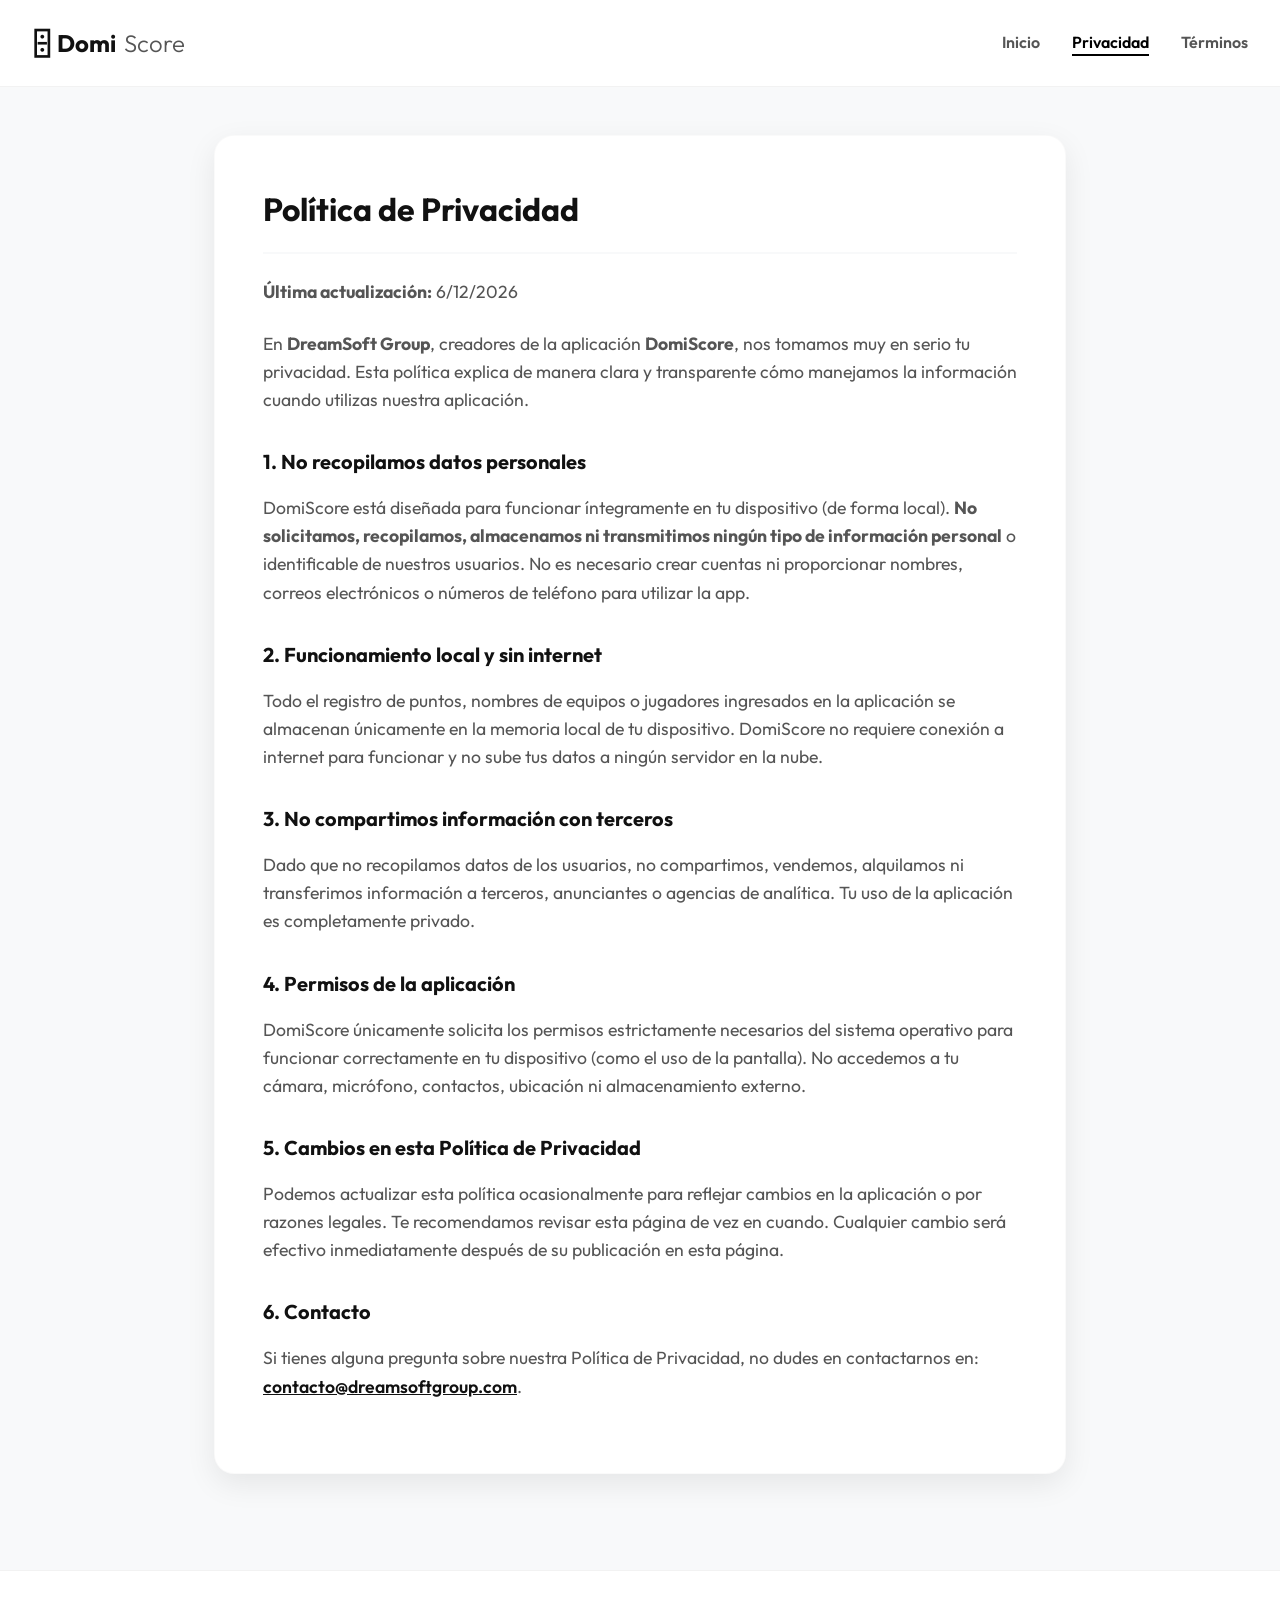
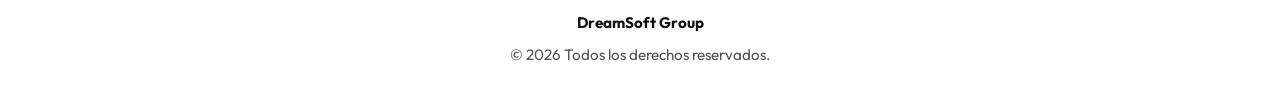
==== privacy.html @ ecd426b2 "Versión inicial: Web de DomiScore" ====
<!DOCTYPE html>
<html lang="es">
<head>
    <meta charset="UTF-8">
    <meta name="viewport" content="width=device-width, initial-scale=1.0">
    <title>Política de Privacidad - DomiScore</title>
    <meta name="description" content="Política de privacidad de la aplicación DomiScore por DreamSoft Group.">
    <link rel="stylesheet" href="assets/styles.css">
    <link rel="icon" href="data:image/svg+xml,<svg xmlns=%22http://www.w3.org/2000/svg%22 viewBox=%220 0 100 100%22><text y=%22.9em%22 font-size=%2290%22>🁫</text></svg>">
</head>
<body>

    <header>
        <a href="index.html" class="brand">
            🁫 Domi<span>Score</span>
        </a>
        <nav>
            <ul>
                <li><a href="index.html">Inicio</a></li>
                <li><a href="privacy.html" class="active">Privacidad</a></li>
                <li><a href="terms.html">Términos</a></li>
            </ul>
        </nav>
    </header>

    <main style="padding-top: 3rem;">
        <div class="card">
            <h2>Política de Privacidad</h2>
            <p><strong>Última actualización:</strong> <script>document.write(new Date().toLocaleDateString('es-ES'))</script></p>
            
            <p>En <strong>DreamSoft Group</strong>, creadores de la aplicación <strong>DomiScore</strong>, nos tomamos muy en serio tu privacidad. Esta política explica de manera clara y transparente cómo manejamos la información cuando utilizas nuestra aplicación.</p>

            <h3>1. No recopilamos datos personales</h3>
            <p>DomiScore está diseñada para funcionar íntegramente en tu dispositivo (de forma local). <strong>No solicitamos, recopilamos, almacenamos ni transmitimos ningún tipo de información personal</strong> o identificable de nuestros usuarios. No es necesario crear cuentas ni proporcionar nombres, correos electrónicos o números de teléfono para utilizar la app.</p>

            <h3>2. Funcionamiento local y sin internet</h3>
            <p>Todo el registro de puntos, nombres de equipos o jugadores ingresados en la aplicación se almacenan únicamente en la memoria local de tu dispositivo. DomiScore no requiere conexión a internet para funcionar y no sube tus datos a ningún servidor en la nube.</p>

            <h3>3. No compartimos información con terceros</h3>
            <p>Dado que no recopilamos datos de los usuarios, no compartimos, vendemos, alquilamos ni transferimos información a terceros, anunciantes o agencias de analítica. Tu uso de la aplicación es completamente privado.</p>

            <h3>4. Permisos de la aplicación</h3>
            <p>DomiScore únicamente solicita los permisos estrictamente necesarios del sistema operativo para funcionar correctamente en tu dispositivo (como el uso de la pantalla). No accedemos a tu cámara, micrófono, contactos, ubicación ni almacenamiento externo.</p>

            <h3>5. Cambios en esta Política de Privacidad</h3>
            <p>Podemos actualizar esta política ocasionalmente para reflejar cambios en la aplicación o por razones legales. Te recomendamos revisar esta página de vez en cuando. Cualquier cambio será efectivo inmediatamente después de su publicación en esta página.</p>

            <h3>6. Contacto</h3>
            <p>Si tienes alguna pregunta sobre nuestra Política de Privacidad, no dudes en contactarnos en: <a href="mailto:contacto@dreamsoftgroup.com" style="color: var(--text-main); font-weight: 600;">contacto@dreamsoftgroup.com</a>.</p>
        </div>
    </main>

    <footer>
        <span class="company">DreamSoft Group</span>
        <p>&copy; <script>document.write(new Date().getFullYear())</script> Todos los derechos reservados.</p>
    </footer>

</body>
</html>
---- assets/styles.css ----
@import url('https://fonts.googleapis.com/css2?family=Outfit:wght@300;400;600;700&display=swap');

:root {
  --bg-color: #f8f9fa;
  --text-main: #111111;
  --text-muted: #555555;
  --white: #ffffff;
  --accent: #000000;
  --accent-hover: #333333;
  --card-shadow: 0 10px 30px rgba(0, 0, 0, 0.08);
  --border-radius: 20px;
  --transition: all 0.3s cubic-bezier(0.25, 0.8, 0.25, 1);
}

* {
  margin: 0;
  padding: 0;
  box-sizing: border-box;
}

body {
  font-family: 'Outfit', sans-serif;
  background-color: var(--bg-color);
  color: var(--text-main);
  line-height: 1.6;
  display: flex;
  flex-direction: column;
  min-height: 100vh;
}

header {
  background-color: var(--white);
  padding: 1.5rem 2rem;
  display: flex;
  justify-content: space-between;
  align-items: center;
  position: sticky;
  top: 0;
  z-index: 1000;
  border-bottom: 1px solid rgba(0,0,0,0.05);
}

.brand {
  display: flex;
  align-items: center;
  gap: 0.5rem;
  font-size: 1.5rem;
  font-weight: 700;
  color: var(--text-main);
  text-decoration: none;
}

.brand span {
  font-weight: 300;
  color: var(--text-muted);
}

nav ul {
  display: flex;
  gap: 2rem;
  list-style: none;
}

nav a {
  text-decoration: none;
  color: var(--text-muted);
  font-weight: 600;
  font-size: 1rem;
  transition: var(--transition);
  position: relative;
}

nav a::after {
  content: '';
  position: absolute;
  width: 0;
  height: 2px;
  bottom: -4px;
  left: 0;
  background-color: var(--accent);
  transition: var(--transition);
}

nav a:hover, nav a.active {
  color: var(--accent);
}

nav a:hover::after, nav a.active::after {
  width: 100%;
}

.hero {
  text-align: center;
  padding: 6rem 1rem;
  background-color: var(--white);
  margin-bottom: 3rem;
  border-bottom: 1px solid rgba(0,0,0,0.05);
}

.hero .domino-icon {
  font-size: 4rem;
  margin-bottom: 1rem;
  display: inline-block;
  animation: float 3s ease-in-out infinite;
}

@keyframes float {
  0% { transform: translateY(0px); }
  50% { transform: translateY(-10px); }
  100% { transform: translateY(0px); }
}

.hero h1 {
  font-size: 4rem;
  font-weight: 700;
  margin-bottom: 1rem;
  letter-spacing: -1px;
}

.hero p {
  font-size: 1.25rem;
  color: var(--text-muted);
  max-width: 600px;
  margin: 0 auto 2rem;
}

main {
  flex: 1;
  width: 100%;
  max-width: 900px;
  margin: 0 auto;
  padding: 0 1.5rem 4rem;
}

.card {
  background: var(--white);
  border-radius: var(--border-radius);
  padding: 3rem;
  box-shadow: var(--card-shadow);
  margin-bottom: 2rem;
  transition: var(--transition);
  border: 1px solid rgba(0,0,0,0.02);
}

.card:hover {
  transform: translateY(-5px);
  box-shadow: 0 15px 35px rgba(0, 0, 0, 0.1);
}

.card h2 {
  font-size: 2rem;
  margin-bottom: 1.5rem;
  color: var(--text-main);
  border-bottom: 2px solid var(--bg-color);
  padding-bottom: 1rem;
}

.card h3 {
  font-size: 1.25rem;
  margin-top: 2rem;
  margin-bottom: 1rem;
  color: var(--text-main);
}

.card p, .card ul {
  color: var(--text-muted);
  margin-bottom: 1.5rem;
  font-size: 1.1rem;
}

.card ul {
  padding-left: 1.5rem;
}

.card li {
  margin-bottom: 0.75rem;
}

.card li strong {
  color: var(--text-main);
}

.btn {
  display: inline-flex;
  align-items: center;
  justify-content: center;
  padding: 1rem 2.5rem;
  background-color: var(--accent);
  color: var(--white);
  text-decoration: none;
  font-weight: 600;
  border-radius: 50px;
  transition: var(--transition);
  border: none;
  cursor: pointer;
  font-size: 1.1rem;
  box-shadow: 0 4px 15px rgba(0, 0, 0, 0.2);
}

.btn:hover {
  background-color: var(--accent-hover);
  transform: translateY(-2px);
  box-shadow: 0 8px 25px rgba(0, 0, 0, 0.25);
}

.contact-section {
  text-align: center;
  padding: 2rem 0;
}

footer {
  text-align: center;
  padding: 2.5rem;
  background-color: var(--white);
  color: var(--text-muted);
  font-size: 0.95rem;
  margin-top: auto;
  border-top: 1px solid rgba(0,0,0,0.05);
}

footer .company {
  font-weight: 700;
  color: var(--text-main);
  display: block;
  margin-bottom: 0.5rem;
}

/* Utilities */
.text-center {
  text-align: center;
}

@media (max-width: 768px) {
  header {
    flex-direction: column;
    gap: 1.5rem;
    padding: 1.5rem;
  }
  
  .hero h1 {
    font-size: 3rem;
  }
  
  .card {
    padding: 2rem 1.5rem;
  }
}
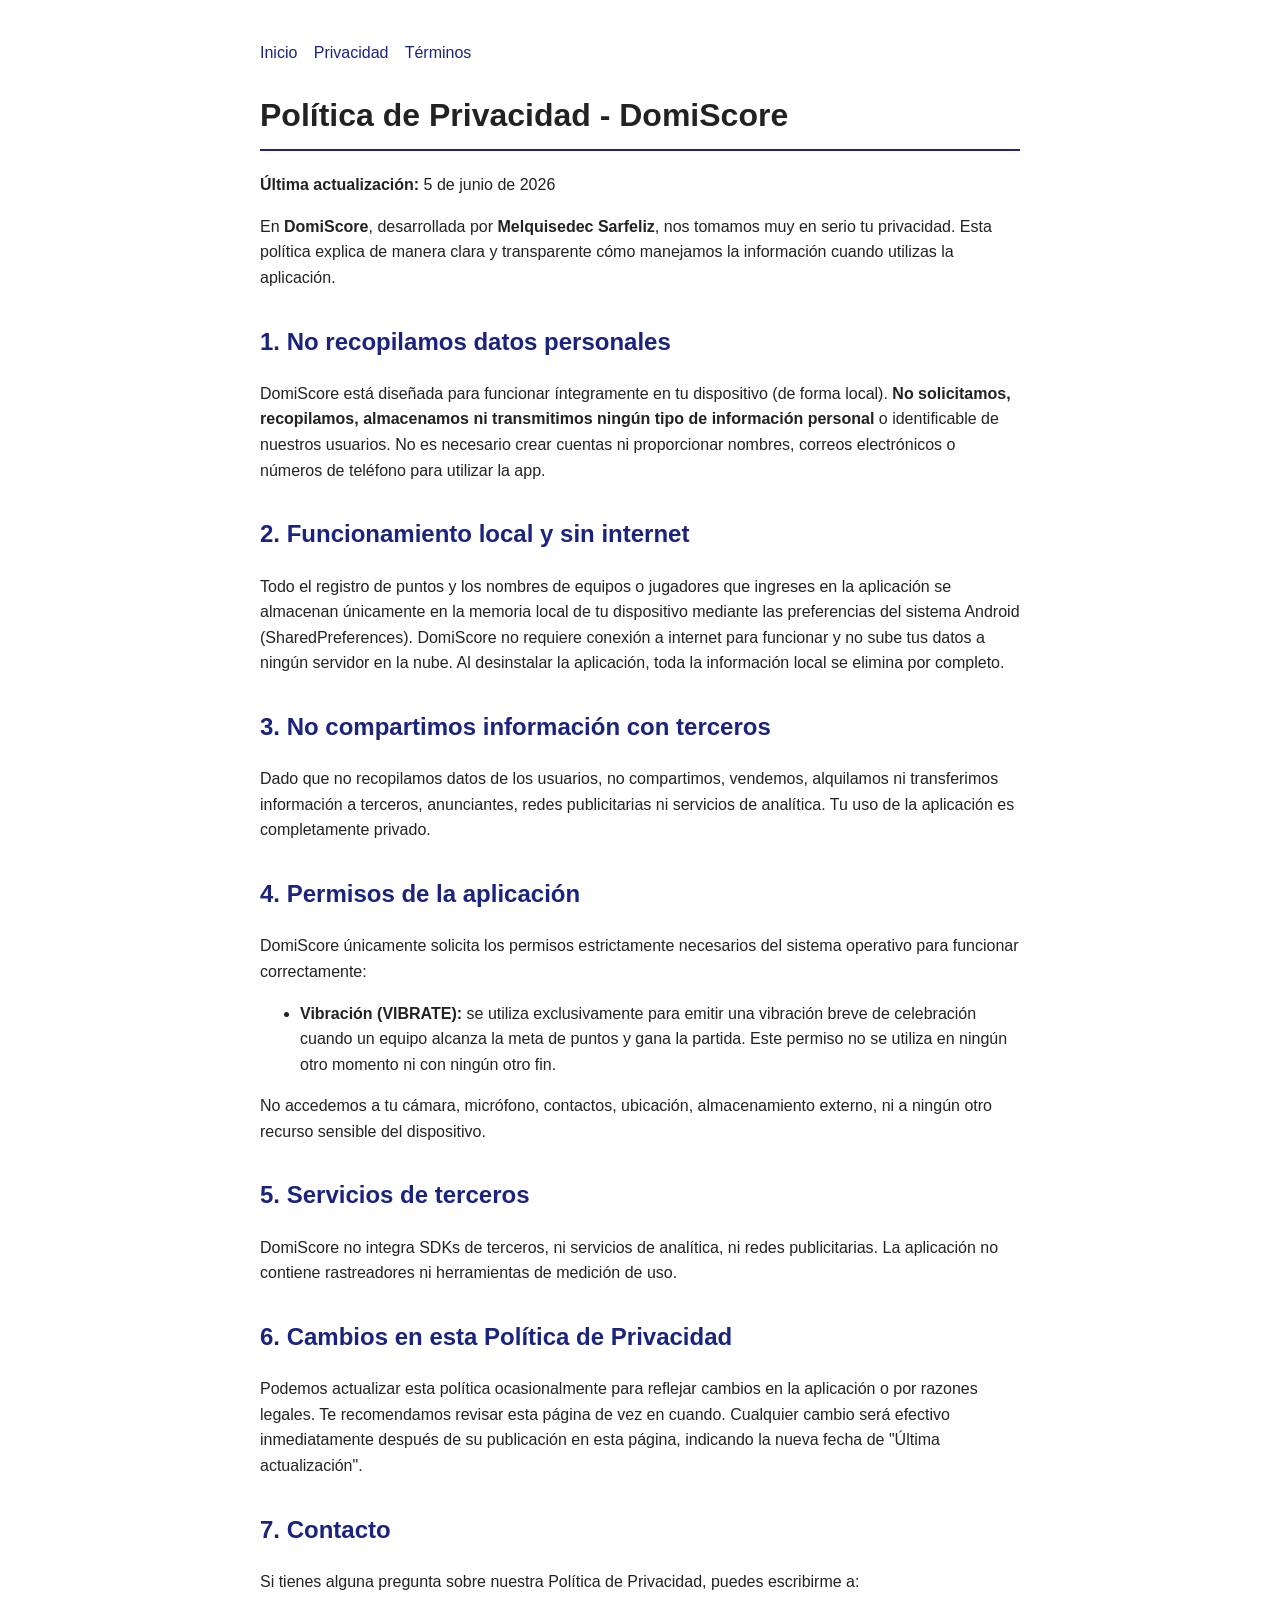
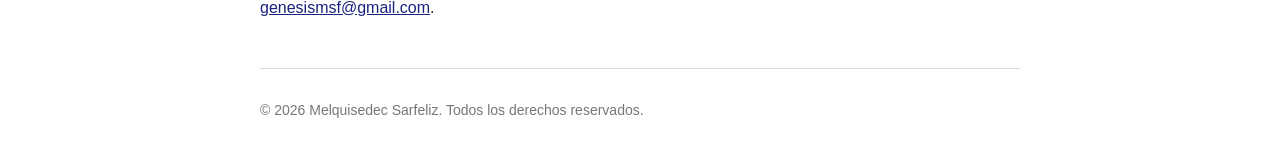
==== commit 798c1cf5: "Update privacy and terms: real contact email, VIBRATE permission, last updated date" ====
--- a/privacy.html
+++ b/privacy.html
@@ -1,59 +1,59 @@
 <!DOCTYPE html>
 <html lang="es">
 <head>
-    <meta charset="UTF-8">
-    <meta name="viewport" content="width=device-width, initial-scale=1.0">
-    <title>Política de Privacidad - DomiScore</title>
-    <meta name="description" content="Política de privacidad de la aplicación DomiScore por DreamSoft Group.">
-    <link rel="stylesheet" href="assets/styles.css">
-    <link rel="icon" href="data:image/svg+xml,<svg xmlns=%22http://www.w3.org/2000/svg%22 viewBox=%220 0 100 100%22><text y=%22.9em%22 font-size=%2290%22>🁫</text></svg>">
+  <meta charset="UTF-8">
+  <meta name="viewport" content="width=device-width, initial-scale=1.0">
+  <title>Política de Privacidad - DomiScore</title>
+  <style>
+    body { font-family: -apple-system, BlinkMacSystemFont, "Segoe UI", Roboto, sans-serif; max-width: 760px; margin: 40px auto; padding: 0 20px; color: #222; line-height: 1.6; }
+    h1 { border-bottom: 2px solid #1A237E; padding-bottom: 8px; }
+    h2 { color: #1A237E; margin-top: 32px; }
+    a { color: #1A237E; }
+    nav { margin-bottom: 24px; }
+    nav a { margin-right: 12px; text-decoration: none; }
+    footer { margin-top: 48px; padding-top: 16px; border-top: 1px solid #ddd; color: #777; font-size: 14px; }
+  </style>
 </head>
 <body>
+  <nav>
+    <a href="index.html">Inicio</a>
+    <a href="privacy.html">Privacidad</a>
+    <a href="terms.html">Términos</a>
+  </nav>
 
-    <header>
-        <a href="index.html" class="brand">
-            🁫 Domi<span>Score</span>
-        </a>
-        <nav>
-            <ul>
-                <li><a href="index.html">Inicio</a></li>
-                <li><a href="privacy.html" class="active">Privacidad</a></li>
-                <li><a href="terms.html">Términos</a></li>
-            </ul>
-        </nav>
-    </header>
+  <h1>Política de Privacidad - DomiScore</h1>
 
-    <main style="padding-top: 3rem;">
-        <div class="card">
-            <h2>Política de Privacidad</h2>
-            <p><strong>Última actualización:</strong> <script>document.write(new Date().toLocaleDateString('es-ES'))</script></p>
-            
-            <p>En <strong>DreamSoft Group</strong>, creadores de la aplicación <strong>DomiScore</strong>, nos tomamos muy en serio tu privacidad. Esta política explica de manera clara y transparente cómo manejamos la información cuando utilizas nuestra aplicación.</p>
+  <p><strong>Última actualización:</strong> 5 de junio de 2026</p>
 
-            <h3>1. No recopilamos datos personales</h3>
-            <p>DomiScore está diseñada para funcionar íntegramente en tu dispositivo (de forma local). <strong>No solicitamos, recopilamos, almacenamos ni transmitimos ningún tipo de información personal</strong> o identificable de nuestros usuarios. No es necesario crear cuentas ni proporcionar nombres, correos electrónicos o números de teléfono para utilizar la app.</p>
+  <p>En <strong>DomiScore</strong>, desarrollada por <strong>Melquisedec Sarfeliz</strong>, nos tomamos muy en serio tu privacidad. Esta política explica de manera clara y transparente cómo manejamos la información cuando utilizas la aplicación.</p>
 
-            <h3>2. Funcionamiento local y sin internet</h3>
-            <p>Todo el registro de puntos, nombres de equipos o jugadores ingresados en la aplicación se almacenan únicamente en la memoria local de tu dispositivo. DomiScore no requiere conexión a internet para funcionar y no sube tus datos a ningún servidor en la nube.</p>
+  <h2>1. No recopilamos datos personales</h2>
+  <p>DomiScore está diseñada para funcionar íntegramente en tu dispositivo (de forma local). <strong>No solicitamos, recopilamos, almacenamos ni transmitimos ningún tipo de información personal</strong> o identificable de nuestros usuarios. No es necesario crear cuentas ni proporcionar nombres, correos electrónicos o números de teléfono para utilizar la app.</p>
 
-            <h3>3. No compartimos información con terceros</h3>
-            <p>Dado que no recopilamos datos de los usuarios, no compartimos, vendemos, alquilamos ni transferimos información a terceros, anunciantes o agencias de analítica. Tu uso de la aplicación es completamente privado.</p>
+  <h2>2. Funcionamiento local y sin internet</h2>
+  <p>Todo el registro de puntos y los nombres de equipos o jugadores que ingreses en la aplicación se almacenan únicamente en la memoria local de tu dispositivo mediante las preferencias del sistema Android (SharedPreferences). DomiScore no requiere conexión a internet para funcionar y no sube tus datos a ningún servidor en la nube. Al desinstalar la aplicación, toda la información local se elimina por completo.</p>
 
-            <h3>4. Permisos de la aplicación</h3>
-            <p>DomiScore únicamente solicita los permisos estrictamente necesarios del sistema operativo para funcionar correctamente en tu dispositivo (como el uso de la pantalla). No accedemos a tu cámara, micrófono, contactos, ubicación ni almacenamiento externo.</p>
+  <h2>3. No compartimos información con terceros</h2>
+  <p>Dado que no recopilamos datos de los usuarios, no compartimos, vendemos, alquilamos ni transferimos información a terceros, anunciantes, redes publicitarias ni servicios de analítica. Tu uso de la aplicación es completamente privado.</p>
 
-            <h3>5. Cambios en esta Política de Privacidad</h3>
-            <p>Podemos actualizar esta política ocasionalmente para reflejar cambios en la aplicación o por razones legales. Te recomendamos revisar esta página de vez en cuando. Cualquier cambio será efectivo inmediatamente después de su publicación en esta página.</p>
+  <h2>4. Permisos de la aplicación</h2>
+  <p>DomiScore únicamente solicita los permisos estrictamente necesarios del sistema operativo para funcionar correctamente:</p>
+  <ul>
+    <li><strong>Vibración (VIBRATE):</strong> se utiliza exclusivamente para emitir una vibración breve de celebración cuando un equipo alcanza la meta de puntos y gana la partida. Este permiso no se utiliza en ningún otro momento ni con ningún otro fin.</li>
+  </ul>
+  <p>No accedemos a tu cámara, micrófono, contactos, ubicación, almacenamiento externo, ni a ningún otro recurso sensible del dispositivo.</p>
 
-            <h3>6. Contacto</h3>
-            <p>Si tienes alguna pregunta sobre nuestra Política de Privacidad, no dudes en contactarnos en: <a href="mailto:contacto@dreamsoftgroup.com" style="color: var(--text-main); font-weight: 600;">contacto@dreamsoftgroup.com</a>.</p>
-        </div>
-    </main>
+  <h2>5. Servicios de terceros</h2>
+  <p>DomiScore no integra SDKs de terceros, ni servicios de analítica, ni redes publicitarias. La aplicación no contiene rastreadores ni herramientas de medición de uso.</p>
 
-    <footer>
-        <span class="company">DreamSoft Group</span>
-        <p>&copy; <script>document.write(new Date().getFullYear())</script> Todos los derechos reservados.</p>
-    </footer>
+  <h2>6. Cambios en esta Política de Privacidad</h2>
+  <p>Podemos actualizar esta política ocasionalmente para reflejar cambios en la aplicación o por razones legales. Te recomendamos revisar esta página de vez en cuando. Cualquier cambio será efectivo inmediatamente después de su publicación en esta página, indicando la nueva fecha de "Última actualización".</p>
 
+  <h2>7. Contacto</h2>
+  <p>Si tienes alguna pregunta sobre nuestra Política de Privacidad, puedes escribirme a: <a href="mailto:genesismsf@gmail.com">genesismsf@gmail.com</a>.</p>
+
+  <footer>
+    <p>© 2026 Melquisedec Sarfeliz. Todos los derechos reservados.</p>
+  </footer>
 </body>
 </html>
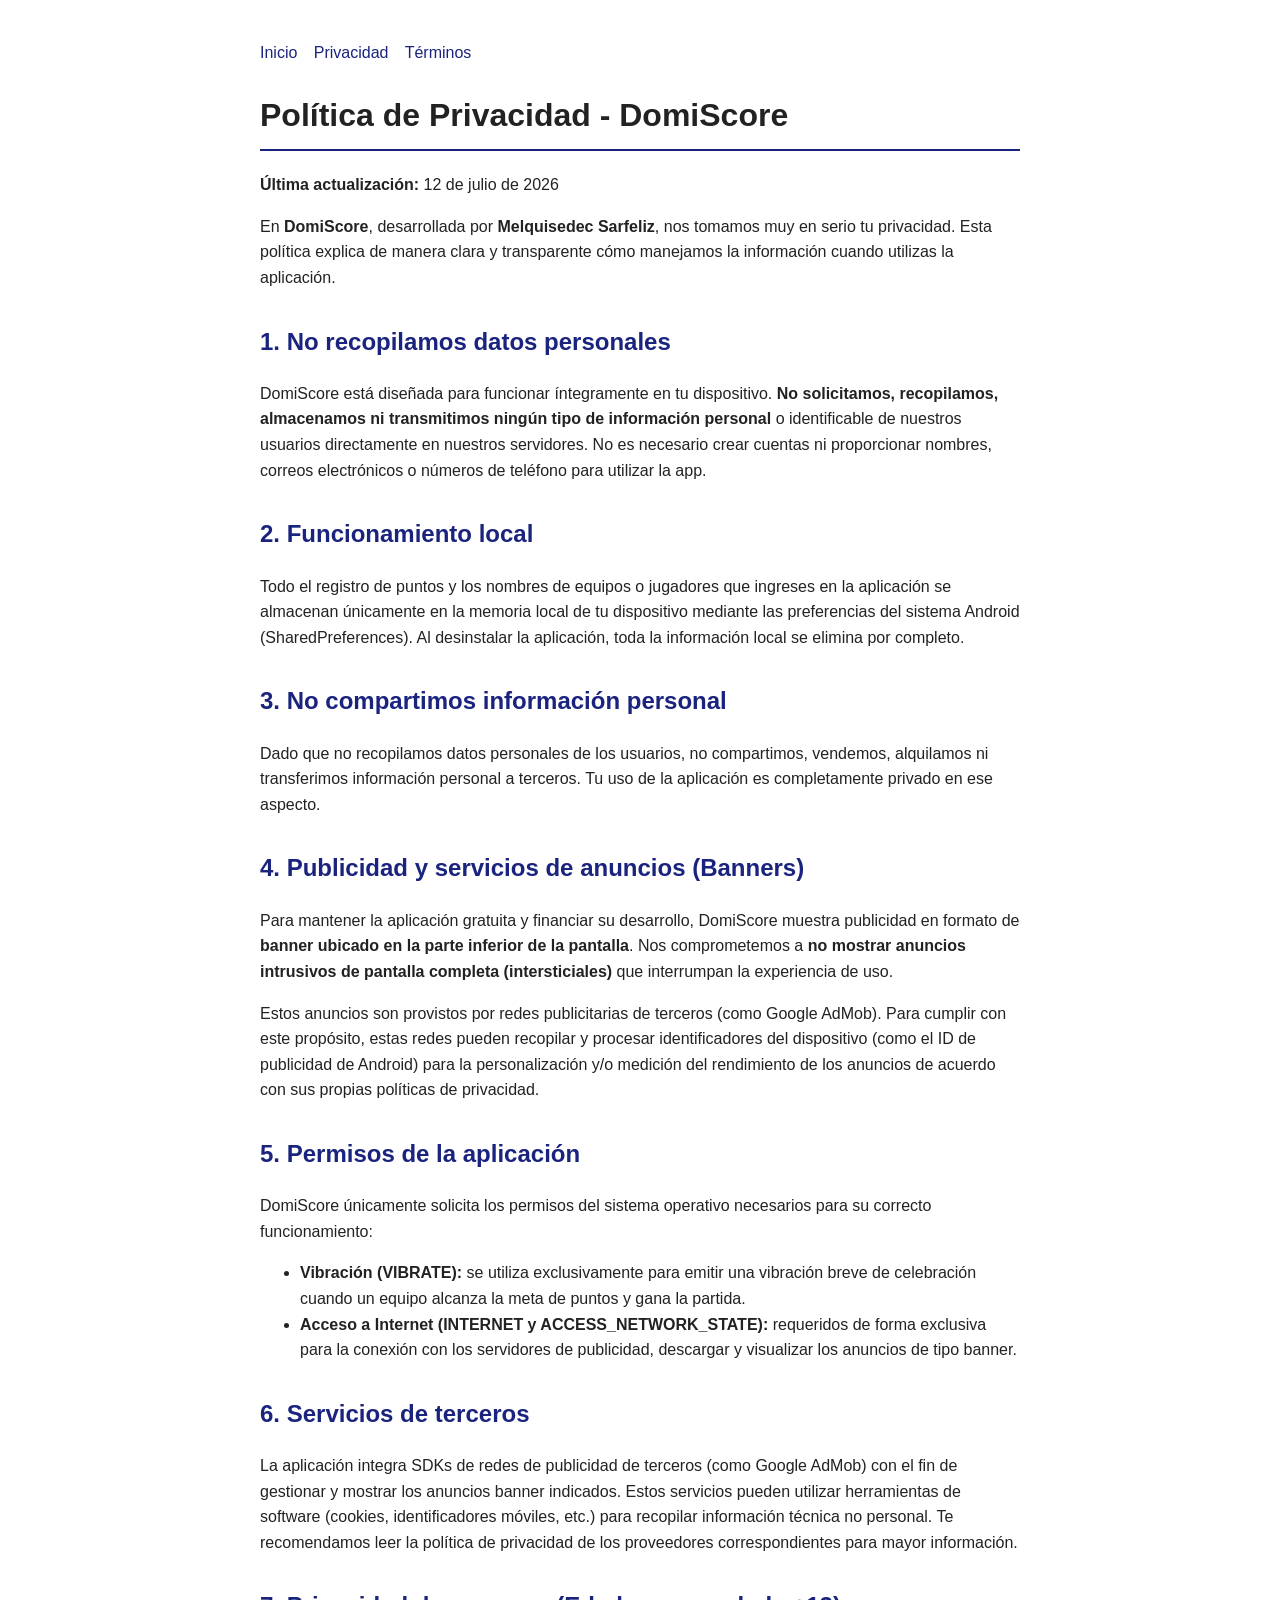
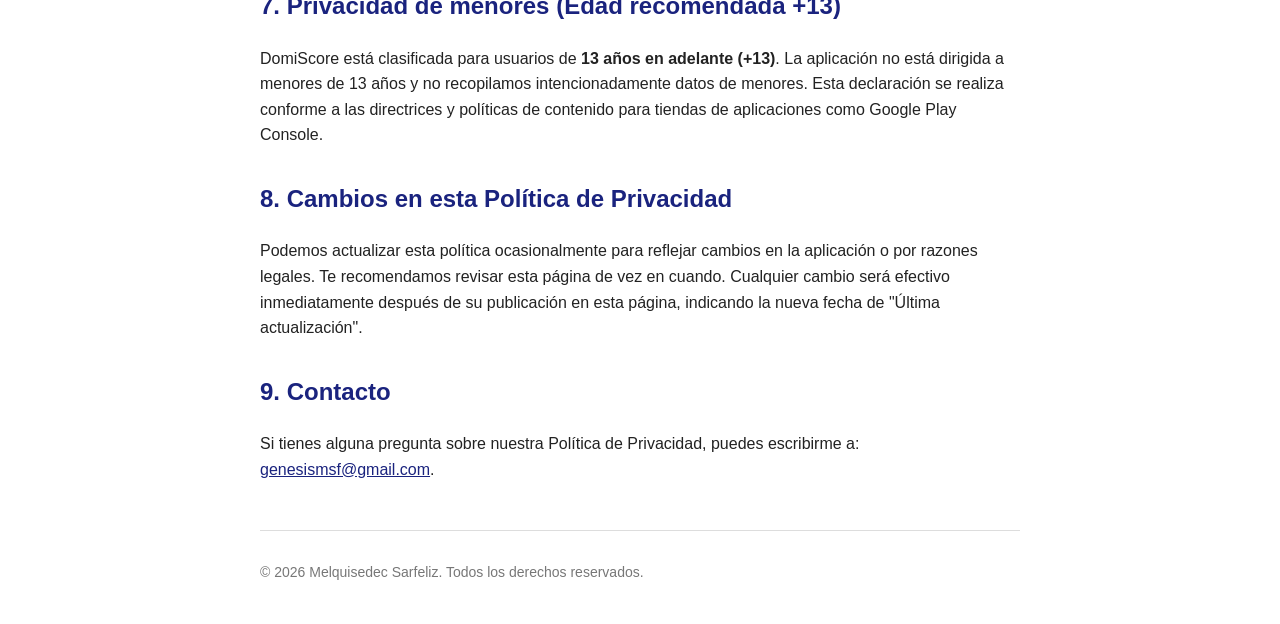
==== commit b963a071: "Update privacy policy to include bottom banner ads and +13 age rating" ====
--- a/privacy.html
+++ b/privacy.html
@@ -23,33 +23,40 @@
 
   <h1>Política de Privacidad - DomiScore</h1>
 
-  <p><strong>Última actualización:</strong> 5 de junio de 2026</p>
+  <p><strong>Última actualización:</strong> 12 de julio de 2026</p>
 
   <p>En <strong>DomiScore</strong>, desarrollada por <strong>Melquisedec Sarfeliz</strong>, nos tomamos muy en serio tu privacidad. Esta política explica de manera clara y transparente cómo manejamos la información cuando utilizas la aplicación.</p>
 
   <h2>1. No recopilamos datos personales</h2>
-  <p>DomiScore está diseñada para funcionar íntegramente en tu dispositivo (de forma local). <strong>No solicitamos, recopilamos, almacenamos ni transmitimos ningún tipo de información personal</strong> o identificable de nuestros usuarios. No es necesario crear cuentas ni proporcionar nombres, correos electrónicos o números de teléfono para utilizar la app.</p>
+  <p>DomiScore está diseñada para funcionar íntegramente en tu dispositivo. <strong>No solicitamos, recopilamos, almacenamos ni transmitimos ningún tipo de información personal</strong> o identificable de nuestros usuarios directamente en nuestros servidores. No es necesario crear cuentas ni proporcionar nombres, correos electrónicos o números de teléfono para utilizar la app.</p>
 
-  <h2>2. Funcionamiento local y sin internet</h2>
-  <p>Todo el registro de puntos y los nombres de equipos o jugadores que ingreses en la aplicación se almacenan únicamente en la memoria local de tu dispositivo mediante las preferencias del sistema Android (SharedPreferences). DomiScore no requiere conexión a internet para funcionar y no sube tus datos a ningún servidor en la nube. Al desinstalar la aplicación, toda la información local se elimina por completo.</p>
+  <h2>2. Funcionamiento local</h2>
+  <p>Todo el registro de puntos y los nombres de equipos o jugadores que ingreses en la aplicación se almacenan únicamente en la memoria local de tu dispositivo mediante las preferencias del sistema Android (SharedPreferences). Al desinstalar la aplicación, toda la información local se elimina por completo.</p>
 
-  <h2>3. No compartimos información con terceros</h2>
-  <p>Dado que no recopilamos datos de los usuarios, no compartimos, vendemos, alquilamos ni transferimos información a terceros, anunciantes, redes publicitarias ni servicios de analítica. Tu uso de la aplicación es completamente privado.</p>
+  <h2>3. No compartimos información personal</h2>
+  <p>Dado que no recopilamos datos personales de los usuarios, no compartimos, vendemos, alquilamos ni transferimos información personal a terceros. Tu uso de la aplicación es completamente privado en ese aspecto.</p>
 
-  <h2>4. Permisos de la aplicación</h2>
-  <p>DomiScore únicamente solicita los permisos estrictamente necesarios del sistema operativo para funcionar correctamente:</p>
+  <h2>4. Publicidad y servicios de anuncios (Banners)</h2>
+  <p>Para mantener la aplicación gratuita y financiar su desarrollo, DomiScore muestra publicidad en formato de <strong>banner ubicado en la parte inferior de la pantalla</strong>. Nos comprometemos a <strong>no mostrar anuncios intrusivos de pantalla completa (intersticiales)</strong> que interrumpan la experiencia de uso.</p>
+  <p>Estos anuncios son provistos por redes publicitarias de terceros (como Google AdMob). Para cumplir con este propósito, estas redes pueden recopilar y procesar identificadores del dispositivo (como el ID de publicidad de Android) para la personalización y/o medición del rendimiento de los anuncios de acuerdo con sus propias políticas de privacidad.</p>
+
+  <h2>5. Permisos de la aplicación</h2>
+  <p>DomiScore únicamente solicita los permisos del sistema operativo necesarios para su correcto funcionamiento:</p>
   <ul>
-    <li><strong>Vibración (VIBRATE):</strong> se utiliza exclusivamente para emitir una vibración breve de celebración cuando un equipo alcanza la meta de puntos y gana la partida. Este permiso no se utiliza en ningún otro momento ni con ningún otro fin.</li>
+    <li><strong>Vibración (VIBRATE):</strong> se utiliza exclusivamente para emitir una vibración breve de celebración cuando un equipo alcanza la meta de puntos y gana la partida.</li>
+    <li><strong>Acceso a Internet (INTERNET y ACCESS_NETWORK_STATE):</strong> requeridos de forma exclusiva para la conexión con los servidores de publicidad, descargar y visualizar los anuncios de tipo banner.</li>
   </ul>
-  <p>No accedemos a tu cámara, micrófono, contactos, ubicación, almacenamiento externo, ni a ningún otro recurso sensible del dispositivo.</p>
 
-  <h2>5. Servicios de terceros</h2>
-  <p>DomiScore no integra SDKs de terceros, ni servicios de analítica, ni redes publicitarias. La aplicación no contiene rastreadores ni herramientas de medición de uso.</p>
+  <h2>6. Servicios de terceros</h2>
+  <p>La aplicación integra SDKs de redes de publicidad de terceros (como Google AdMob) con el fin de gestionar y mostrar los anuncios banner indicados. Estos servicios pueden utilizar herramientas de software (cookies, identificadores móviles, etc.) para recopilar información técnica no personal. Te recomendamos leer la política de privacidad de los proveedores correspondientes para mayor información.</p>
 
-  <h2>6. Cambios en esta Política de Privacidad</h2>
+  <h2>7. Privacidad de menores (Edad recomendada +13)</h2>
+  <p>DomiScore está clasificada para usuarios de <strong>13 años en adelante (+13)</strong>. La aplicación no está dirigida a menores de 13 años y no recopilamos intencionadamente datos de menores. Esta declaración se realiza conforme a las directrices y políticas de contenido para tiendas de aplicaciones como Google Play Console.</p>
+
+  <h2>8. Cambios en esta Política de Privacidad</h2>
   <p>Podemos actualizar esta política ocasionalmente para reflejar cambios en la aplicación o por razones legales. Te recomendamos revisar esta página de vez en cuando. Cualquier cambio será efectivo inmediatamente después de su publicación en esta página, indicando la nueva fecha de "Última actualización".</p>
 
-  <h2>7. Contacto</h2>
+  <h2>9. Contacto</h2>
   <p>Si tienes alguna pregunta sobre nuestra Política de Privacidad, puedes escribirme a: <a href="mailto:genesismsf@gmail.com">genesismsf@gmail.com</a>.</p>
 
   <footer>
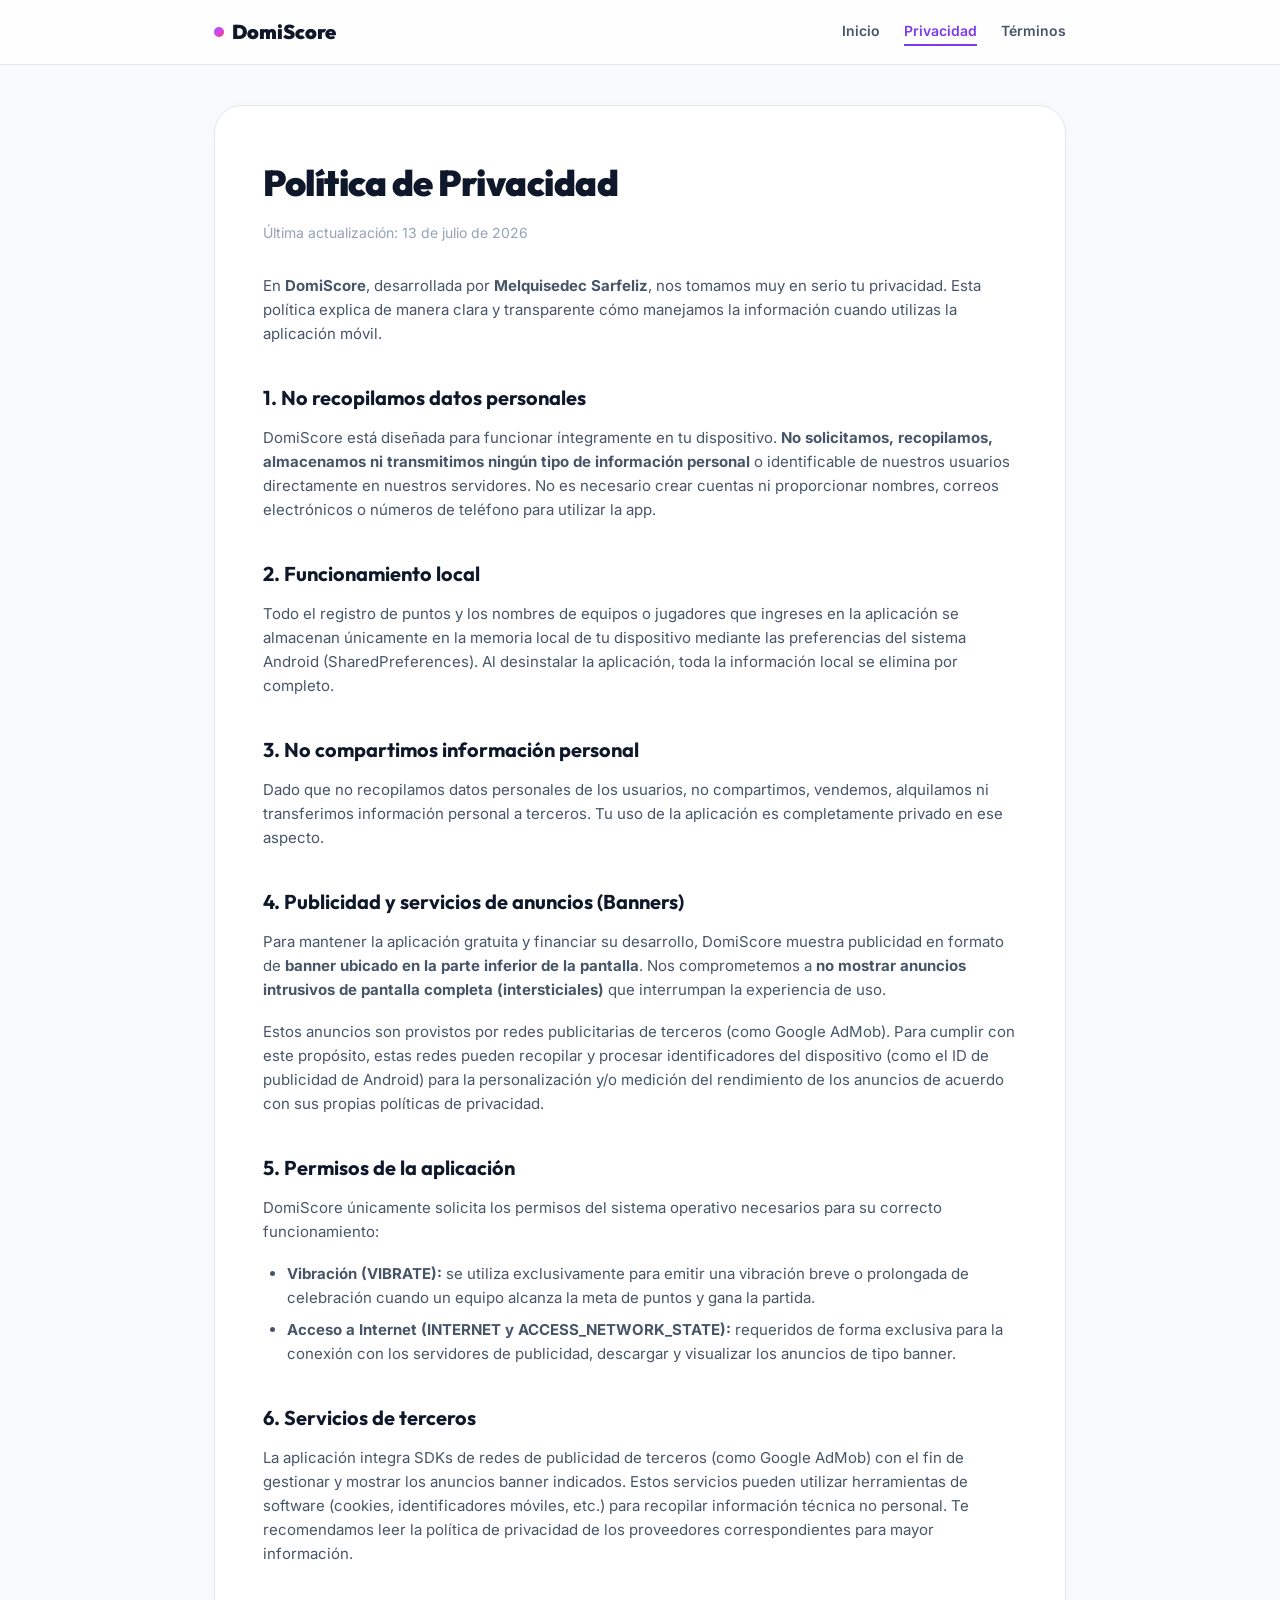
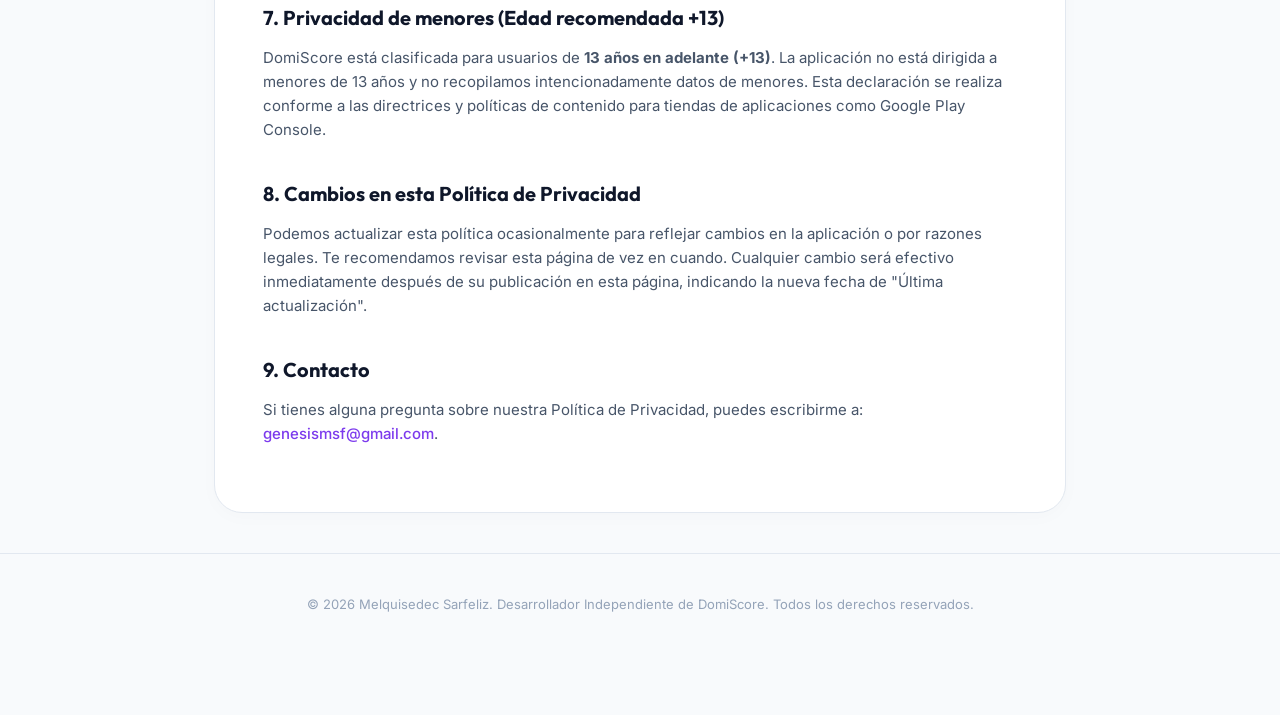
==== commit 54d91e72: "Redesign landing page website: update layout to premium design style.css with Outfit and Inter fonts" ====
--- a/privacy.html
+++ b/privacy.html
@@ -4,63 +4,71 @@
   <meta charset="UTF-8">
   <meta name="viewport" content="width=device-width, initial-scale=1.0">
   <title>Política de Privacidad - DomiScore</title>
-  <style>
-    body { font-family: -apple-system, BlinkMacSystemFont, "Segoe UI", Roboto, sans-serif; max-width: 760px; margin: 40px auto; padding: 0 20px; color: #222; line-height: 1.6; }
-    h1 { border-bottom: 2px solid #1A237E; padding-bottom: 8px; }
-    h2 { color: #1A237E; margin-top: 32px; }
-    a { color: #1A237E; }
-    nav { margin-bottom: 24px; }
-    nav a { margin-right: 12px; text-decoration: none; }
-    footer { margin-top: 48px; padding-top: 16px; border-top: 1px solid #ddd; color: #777; font-size: 14px; }
-  </style>
+  <link rel="stylesheet" href="style.css">
+  <link rel="shortcut icon" href="assets/favicon.ico" type="image/x-icon">
 </head>
 <body>
-  <nav>
-    <a href="index.html">Inicio</a>
-    <a href="privacy.html">Privacidad</a>
-    <a href="terms.html">Términos</a>
-  </nav>
+  <!-- Site Header -->
+  <header class="site-header">
+    <div class="container nav-container">
+      <a href="index.html" class="logo">
+        <div class="logo-dot"></div>
+        DomiScore
+      </a>
+      <nav>
+        <a href="index.html">Inicio</a>
+        <a href="privacy.html" class="active">Privacidad</a>
+        <a href="terms.html">Términos</a>
+      </nav>
+    </div>
+  </header>
 
-  <h1>Política de Privacidad - DomiScore</h1>
+  <main class="container">
+    <article class="policy-page">
+      <h1>Política de Privacidad</h1>
+      <span class="policy-date">Última actualización: 13 de julio de 2026</span>
 
-  <p><strong>Última actualización:</strong> 12 de julio de 2026</p>
+      <p>En <strong>DomiScore</strong>, desarrollada por <strong>Melquisedec Sarfeliz</strong>, nos tomamos muy en serio tu privacidad. Esta política explica de manera clara y transparente cómo manejamos la información cuando utilizas la aplicación móvil.</p>
 
-  <p>En <strong>DomiScore</strong>, desarrollada por <strong>Melquisedec Sarfeliz</strong>, nos tomamos muy en serio tu privacidad. Esta política explica de manera clara y transparente cómo manejamos la información cuando utilizas la aplicación.</p>
+      <h2>1. No recopilamos datos personales</h2>
+      <p>DomiScore está diseñada para funcionar íntegramente en tu dispositivo. <strong>No solicitamos, recopilamos, almacenamos ni transmitimos ningún tipo de información personal</strong> o identificable de nuestros usuarios directamente en nuestros servidores. No es necesario crear cuentas ni proporcionar nombres, correos electrónicos o números de teléfono para utilizar la app.</p>
 
-  <h2>1. No recopilamos datos personales</h2>
-  <p>DomiScore está diseñada para funcionar íntegramente en tu dispositivo. <strong>No solicitamos, recopilamos, almacenamos ni transmitimos ningún tipo de información personal</strong> o identificable de nuestros usuarios directamente en nuestros servidores. No es necesario crear cuentas ni proporcionar nombres, correos electrónicos o números de teléfono para utilizar la app.</p>
+      <h2>2. Funcionamiento local</h2>
+      <p>Todo el registro de puntos y los nombres de equipos o jugadores que ingreses en la aplicación se almacenan únicamente en la memoria local de tu dispositivo mediante las preferencias del sistema Android (SharedPreferences). Al desinstalar la aplicación, toda la información local se elimina por completo.</p>
 
-  <h2>2. Funcionamiento local</h2>
-  <p>Todo el registro de puntos y los nombres de equipos o jugadores que ingreses en la aplicación se almacenan únicamente en la memoria local de tu dispositivo mediante las preferencias del sistema Android (SharedPreferences). Al desinstalar la aplicación, toda la información local se elimina por completo.</p>
+      <h2>3. No compartimos información personal</h2>
+      <p>Dado que no recopilamos datos personales de los usuarios, no compartimos, vendemos, alquilamos ni transferimos información personal a terceros. Tu uso de la aplicación es completamente privado en ese aspecto.</p>
 
-  <h2>3. No compartimos información personal</h2>
-  <p>Dado que no recopilamos datos personales de los usuarios, no compartimos, vendemos, alquilamos ni transferimos información personal a terceros. Tu uso de la aplicación es completamente privado en ese aspecto.</p>
+      <h2>4. Publicidad y servicios de anuncios (Banners)</h2>
+      <p>Para mantener la aplicación gratuita y financiar su desarrollo, DomiScore muestra publicidad en formato de <strong>banner ubicado en la parte inferior de la pantalla</strong>. Nos comprometemos a <strong>no mostrar anuncios intrusivos de pantalla completa (intersticiales)</strong> que interrumpan la experiencia de uso.</p>
+      <p>Estos anuncios son provistos por redes publicitarias de terceros (como Google AdMob). Para cumplir con este propósito, estas redes pueden recopilar y procesar identificadores del dispositivo (como el ID de publicidad de Android) para la personalización y/o medición del rendimiento de los anuncios de acuerdo con sus propias políticas de privacidad.</p>
 
-  <h2>4. Publicidad y servicios de anuncios (Banners)</h2>
-  <p>Para mantener la aplicación gratuita y financiar su desarrollo, DomiScore muestra publicidad en formato de <strong>banner ubicado en la parte inferior de la pantalla</strong>. Nos comprometemos a <strong>no mostrar anuncios intrusivos de pantalla completa (intersticiales)</strong> que interrumpan la experiencia de uso.</p>
-  <p>Estos anuncios son provistos por redes publicitarias de terceros (como Google AdMob). Para cumplir con este propósito, estas redes pueden recopilar y procesar identificadores del dispositivo (como el ID de publicidad de Android) para la personalización y/o medición del rendimiento de los anuncios de acuerdo con sus propias políticas de privacidad.</p>
+      <h2>5. Permisos de la aplicación</h2>
+      <p>DomiScore únicamente solicita los permisos del sistema operativo necesarios para su correcto funcionamiento:</p>
+      <ul>
+        <li><strong>Vibración (VIBRATE):</strong> se utiliza exclusivamente para emitir una vibración breve o prolongada de celebración cuando un equipo alcanza la meta de puntos y gana la partida.</li>
+        <li><strong>Acceso a Internet (INTERNET y ACCESS_NETWORK_STATE):</strong> requeridos de forma exclusiva para la conexión con los servidores de publicidad, descargar y visualizar los anuncios de tipo banner.</li>
+      </ul>
 
-  <h2>5. Permisos de la aplicación</h2>
-  <p>DomiScore únicamente solicita los permisos del sistema operativo necesarios para su correcto funcionamiento:</p>
-  <ul>
-    <li><strong>Vibración (VIBRATE):</strong> se utiliza exclusivamente para emitir una vibración breve de celebración cuando un equipo alcanza la meta de puntos y gana la partida.</li>
-    <li><strong>Acceso a Internet (INTERNET y ACCESS_NETWORK_STATE):</strong> requeridos de forma exclusiva para la conexión con los servidores de publicidad, descargar y visualizar los anuncios de tipo banner.</li>
-  </ul>
+      <h2>6. Servicios de terceros</h2>
+      <p>La aplicación integra SDKs de redes de publicidad de terceros (como Google AdMob) con el fin de gestionar y mostrar los anuncios banner indicados. Estos servicios pueden utilizar herramientas de software (cookies, identificadores móviles, etc.) para recopilar información técnica no personal. Te recomendamos leer la política de privacidad de los proveedores correspondientes para mayor información.</p>
 
-  <h2>6. Servicios de terceros</h2>
-  <p>La aplicación integra SDKs de redes de publicidad de terceros (como Google AdMob) con el fin de gestionar y mostrar los anuncios banner indicados. Estos servicios pueden utilizar herramientas de software (cookies, identificadores móviles, etc.) para recopilar información técnica no personal. Te recomendamos leer la política de privacidad de los proveedores correspondientes para mayor información.</p>
+      <h2>7. Privacidad de menores (Edad recomendada +13)</h2>
+      <p>DomiScore está clasificada para usuarios de <strong>13 años en adelante (+13)</strong>. La aplicación no está dirigida a menores de 13 años y no recopilamos intencionadamente datos de menores. Esta declaración se realiza conforme a las directrices y políticas de contenido para tiendas de aplicaciones como Google Play Console.</p>
 
-  <h2>7. Privacidad de menores (Edad recomendada +13)</h2>
-  <p>DomiScore está clasificada para usuarios de <strong>13 años en adelante (+13)</strong>. La aplicación no está dirigida a menores de 13 años y no recopilamos intencionadamente datos de menores. Esta declaración se realiza conforme a las directrices y políticas de contenido para tiendas de aplicaciones como Google Play Console.</p>
+      <h2>8. Cambios en esta Política de Privacidad</h2>
+      <p>Podemos actualizar esta política ocasionalmente para reflejar cambios en la aplicación o por razones legales. Te recomendamos revisar esta página de vez en cuando. Cualquier cambio será efectivo inmediatamente después de su publicación en esta página, indicando la nueva fecha de "Última actualización".</p>
 
-  <h2>8. Cambios en esta Política de Privacidad</h2>
-  <p>Podemos actualizar esta política ocasionalmente para reflejar cambios en la aplicación o por razones legales. Te recomendamos revisar esta página de vez en cuando. Cualquier cambio será efectivo inmediatamente después de su publicación en esta página, indicando la nueva fecha de "Última actualización".</p>
+      <h2>9. Contacto</h2>
+      <p>Si tienes alguna pregunta sobre nuestra Política de Privacidad, puedes escribirme a: <a href="mailto:genesismsf@gmail.com">genesismsf@gmail.com</a>.</p>
+    </article>
+  </main>
 
-  <h2>9. Contacto</h2>
-  <p>Si tienes alguna pregunta sobre nuestra Política de Privacidad, puedes escribirme a: <a href="mailto:genesismsf@gmail.com">genesismsf@gmail.com</a>.</p>
-
-  <footer>
-    <p>© 2026 Melquisedec Sarfeliz. Todos los derechos reservados.</p>
+  <!-- Site Footer -->
+  <footer class="site-footer">
+    <div class="container">
+      <p>© 2026 Melquisedec Sarfeliz. Desarrollador Independiente de DomiScore. Todos los derechos reservados.</p>
+    </div>
   </footer>
 </body>
 </html>
--- a/style.css
+++ b/style.css
@@ -0,0 +1,396 @@
+@import url('https://fonts.googleapis.com/css2?family=Inter:wght@400;500;600&family=Outfit:wght@500;700;900&display=swap');
+
+:root {
+  --primary: #7C3AED;
+  --primary-hover: #6D28D9;
+  --primary-light: #F5F3FF;
+  --bg-color: #F8FAFC;
+  --card-bg: #FFFFFF;
+  --text-dark: #0F172A;
+  --text-light: #475569;
+  --text-muted: #94A3B8;
+  --blue-grad: linear-gradient(135deg, #0F3CC9 0%, #1E6CDB 100%);
+  --red-grad: linear-gradient(135deg, #9E0B24 0%, #D91E36 100%);
+  --purple-grad: linear-gradient(135deg, #8B5CF6 0%, #D946EF 50%, #EF4444 100%);
+  --border-color: #E2E8F0;
+  --max-width: 900px;
+}
+
+* {
+  box-sizing: border-box;
+  margin: 0;
+  padding: 0;
+}
+
+body {
+  font-family: 'Inter', -apple-system, BlinkMacSystemFont, "Segoe UI", Roboto, sans-serif;
+  background-color: var(--bg-color);
+  color: var(--text-light);
+  line-height: 1.6;
+  padding-bottom: 60px;
+}
+
+/* Container */
+.container {
+  max-width: var(--max-width);
+  margin: 0 auto;
+  padding: 0 24px;
+}
+
+/* Header & Navigation */
+header.site-header {
+  background-color: rgba(255, 255, 255, 0.8);
+  backdrop-filter: blur(12px);
+  -webkit-backdrop-filter: blur(12px);
+  position: sticky;
+  top: 0;
+  z-index: 100;
+  border-bottom: 1px solid var(--border-color);
+  padding: 16px 0;
+}
+
+header.site-header .nav-container {
+  display: flex;
+  justify-content: space-between;
+  align-items: center;
+}
+
+.logo {
+  font-family: 'Outfit', sans-serif;
+  font-weight: 900;
+  font-size: 20px;
+  letter-spacing: 1.2;
+  color: var(--text-dark);
+  text-decoration: none;
+  display: flex;
+  align-items: center;
+  gap: 8px;
+}
+
+.logo-dot {
+  width: 10px;
+  height: 10px;
+  background: var(--purple-grad);
+  border-radius: 50%;
+}
+
+nav a {
+  font-weight: 600;
+  font-size: 14px;
+  color: var(--text-light);
+  text-decoration: none;
+  margin-left: 20px;
+  transition: color 0.2s ease, transform 0.2s ease;
+  display: inline-block;
+}
+
+nav a:hover {
+  color: var(--primary);
+  transform: translateY(-1px);
+}
+
+nav a.active {
+  color: var(--primary);
+  border-bottom: 2px solid var(--primary);
+  padding-bottom: 2px;
+}
+
+/* Hero Section */
+.hero {
+  text-align: center;
+  padding: 80px 0 50px 0;
+}
+
+.hero h1 {
+  font-family: 'Outfit', sans-serif;
+  font-weight: 900;
+  font-size: 52px;
+  line-height: 1.1;
+  color: var(--text-dark);
+  margin-bottom: 20px;
+  letter-spacing: -1px;
+}
+
+.hero h1 span {
+  background: var(--purple-grad);
+  -webkit-background-clip: text;
+  -webkit-text-fill-color: transparent;
+}
+
+.hero p.tagline {
+  font-size: 18px;
+  max-width: 600px;
+  margin: 0 auto 32px auto;
+  color: var(--text-light);
+}
+
+/* Buttons */
+.btn {
+  display: inline-flex;
+  align-items: center;
+  justify-content: center;
+  gap: 8px;
+  font-family: 'Outfit', sans-serif;
+  font-weight: 700;
+  font-size: 15px;
+  text-decoration: none;
+  padding: 12px 28px;
+  border-radius: 12px;
+  transition: all 0.3s cubic-bezier(0.16, 1, 0.3, 1);
+  cursor: pointer;
+}
+
+.btn-primary {
+  background-color: var(--text-dark);
+  color: #fff;
+  box-shadow: 0 4px 14px rgba(15, 23, 42, 0.15);
+}
+
+.btn-primary:hover {
+  background-color: #000;
+  transform: translateY(-2px);
+  box-shadow: 0 6px 20px rgba(15, 23, 42, 0.25);
+}
+
+.btn-secondary {
+  background-color: #fff;
+  color: var(--text-dark);
+  border: 1px solid var(--border-color);
+}
+
+.btn-secondary:hover {
+  background-color: var(--bg-color);
+  transform: translateY(-2px);
+}
+
+/* App Showcase mockup cards */
+.showcase-cards {
+  display: flex;
+  justify-content: center;
+  gap: 20px;
+  margin: 40px auto;
+  max-width: 600px;
+}
+
+.showcase-card {
+  flex: 1;
+  height: 120px;
+  border-radius: 18px;
+  display: flex;
+  flex-direction: column;
+  justify-content: center;
+  align-items: center;
+  color: #fff;
+  padding: 16px;
+  box-shadow: 0 10px 20px rgba(0, 0, 0, 0.08);
+  transition: transform 0.3s ease;
+}
+
+.showcase-card:hover {
+  transform: translateY(-5px);
+}
+
+.showcase-card.team-a {
+  background: var(--blue-grad);
+}
+
+.showcase-card.team-b {
+  background: var(--red-grad);
+}
+
+.showcase-card h4 {
+  font-family: 'Outfit', sans-serif;
+  font-size: 12px;
+  letter-spacing: 1.0;
+  opacity: 0.8;
+  text-transform: uppercase;
+}
+
+.showcase-card .score {
+  font-family: 'Outfit', sans-serif;
+  font-size: 42px;
+  font-weight: 900;
+}
+
+/* Features Grid */
+section.features {
+  margin: 60px 0;
+}
+
+.section-title {
+  font-family: 'Outfit', sans-serif;
+  font-weight: 700;
+  font-size: 28px;
+  color: var(--text-dark);
+  margin-bottom: 32px;
+  text-align: center;
+}
+
+.features-grid {
+  display: grid;
+  grid-template-columns: repeat(auto-fit, minmax(250px, 1fr));
+  gap: 24px;
+}
+
+.feature-card {
+  background-color: var(--card-bg);
+  border: 1px solid var(--border-color);
+  border-radius: 20px;
+  padding: 30px;
+  box-shadow: 0 4px 6px -1px rgba(0, 0, 0, 0.03), 0 2px 4px -1px rgba(0, 0, 0, 0.02);
+  transition: all 0.3s cubic-bezier(0.16, 1, 0.3, 1);
+}
+
+.feature-card:hover {
+  transform: translateY(-4px);
+  box-shadow: 0 12px 24px -4px rgba(0, 0, 0, 0.06), 0 4px 12px -2px rgba(0, 0, 0, 0.04);
+  border-color: var(--text-muted);
+}
+
+.feature-icon {
+  width: 48px;
+  height: 48px;
+  background-color: var(--primary-light);
+  border-radius: 12px;
+  display: flex;
+  align-items: center;
+  justify-content: center;
+  color: var(--primary);
+  font-size: 24px;
+  margin-bottom: 20px;
+}
+
+.feature-card h3 {
+  font-family: 'Outfit', sans-serif;
+  font-weight: 700;
+  font-size: 18px;
+  color: var(--text-dark);
+  margin-bottom: 10px;
+}
+
+.feature-card p {
+  font-size: 14px;
+  color: var(--text-light);
+}
+
+/* Contact / Support Section */
+.support-section {
+  background: var(--purple-grad);
+  border-radius: 28px;
+  padding: 60px 40px;
+  text-align: center;
+  color: #fff;
+  margin: 60px 0;
+  box-shadow: 0 10px 30px rgba(124, 58, 237, 0.15);
+}
+
+.support-section h2 {
+  font-family: 'Outfit', sans-serif;
+  font-weight: 900;
+  font-size: 32px;
+  margin-bottom: 16px;
+  letter-spacing: -0.5px;
+}
+
+.support-section p {
+  font-size: 16px;
+  max-width: 500px;
+  margin: 0 auto 30px auto;
+  opacity: 0.9;
+}
+
+.support-section .btn-contact {
+  background-color: #fff;
+  color: var(--text-dark);
+  box-shadow: 0 4px 12px rgba(0, 0, 0, 0.1);
+}
+
+.support-section .btn-contact:hover {
+  background-color: var(--bg-color);
+  transform: translateY(-2px);
+}
+
+/* Policy Pages Layout */
+.policy-page {
+  background-color: var(--card-bg);
+  border: 1px solid var(--border-color);
+  border-radius: 28px;
+  padding: 48px;
+  margin: 40px auto;
+  box-shadow: 0 4px 20px rgba(0, 0, 0, 0.02);
+}
+
+.policy-page h1 {
+  font-family: 'Outfit', sans-serif;
+  font-weight: 900;
+  font-size: 36px;
+  color: var(--text-dark);
+  margin-bottom: 10px;
+  letter-spacing: -0.5px;
+}
+
+.policy-date {
+  font-size: 14px;
+  color: var(--text-muted);
+  margin-bottom: 30px;
+  display: block;
+}
+
+.policy-page h2 {
+  font-family: 'Outfit', sans-serif;
+  font-weight: 700;
+  font-size: 20px;
+  color: var(--text-dark);
+  margin-top: 36px;
+  margin-bottom: 12px;
+}
+
+.policy-page p, .policy-page ul {
+  font-size: 15px;
+  margin-bottom: 18px;
+}
+
+.policy-page ul {
+  padding-left: 24px;
+}
+
+.policy-page li {
+  margin-bottom: 8px;
+}
+
+.policy-page a {
+  color: var(--primary);
+  text-decoration: none;
+  font-weight: 500;
+}
+
+.policy-page a:hover {
+  text-decoration: underline;
+}
+
+/* Footer */
+footer.site-footer {
+  text-align: center;
+  padding: 40px 0;
+  border-top: 1px solid var(--border-color);
+  color: var(--text-muted);
+  font-size: 13px;
+}
+
+/* Responsive adjustments */
+@media (max-width: 600px) {
+  .hero h1 {
+    font-size: 38px;
+  }
+  .hero p.tagline {
+    font-size: 16px;
+  }
+  .policy-page {
+    padding: 24px;
+    border-radius: 20px;
+  }
+  .showcase-cards {
+    flex-direction: column;
+    padding: 0 30px;
+  }
+}
